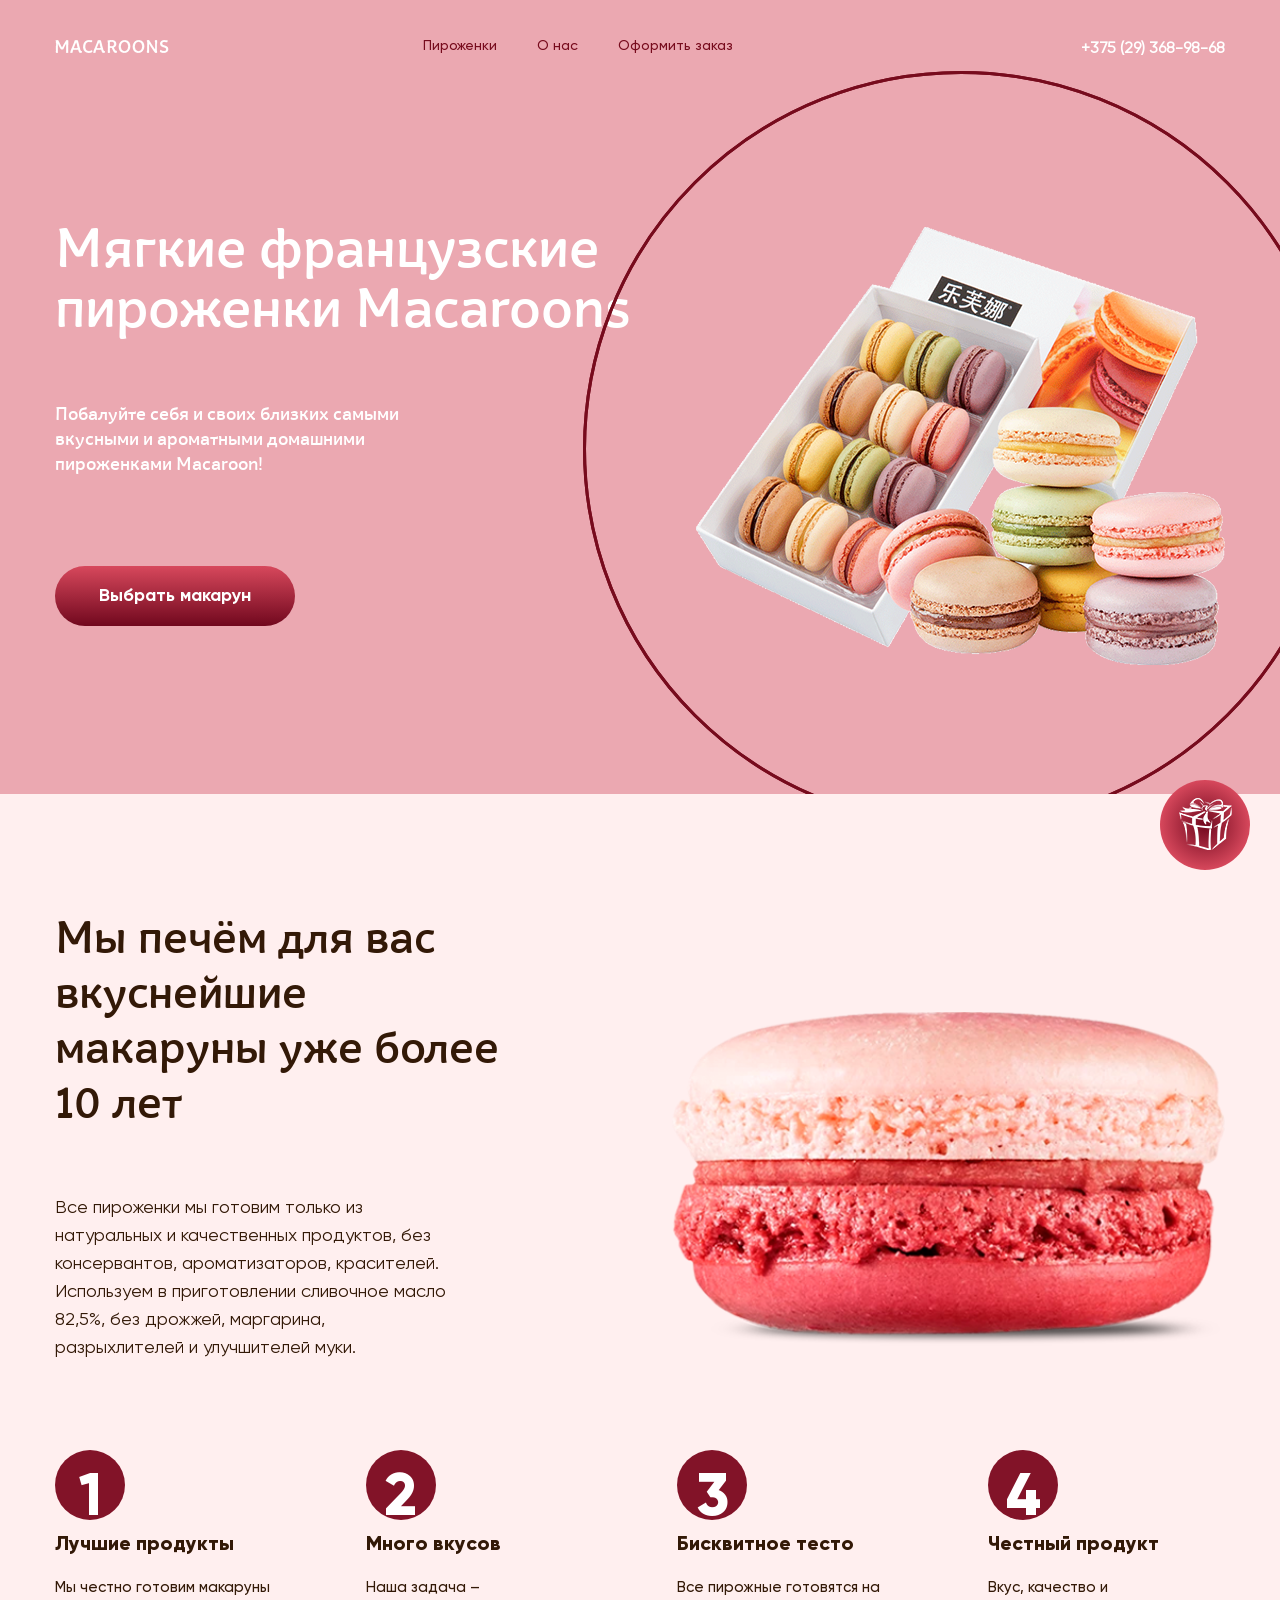
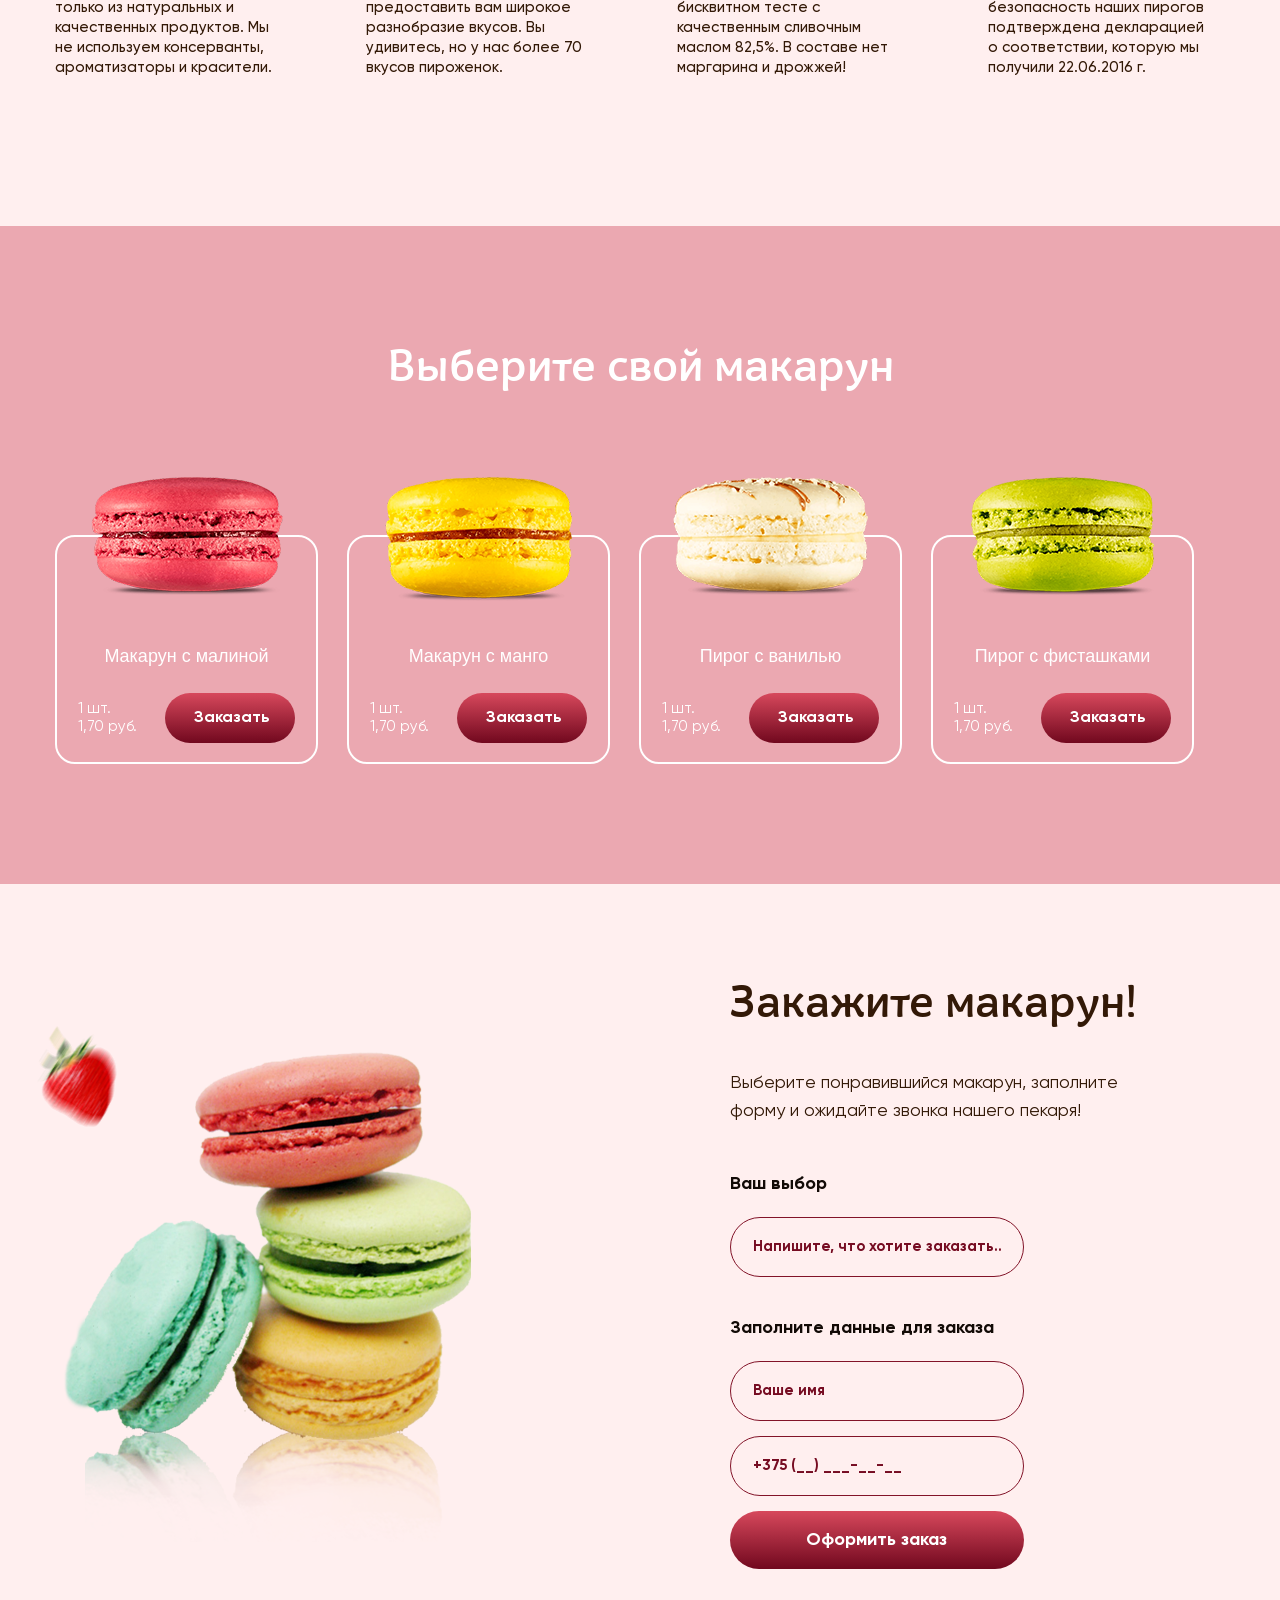
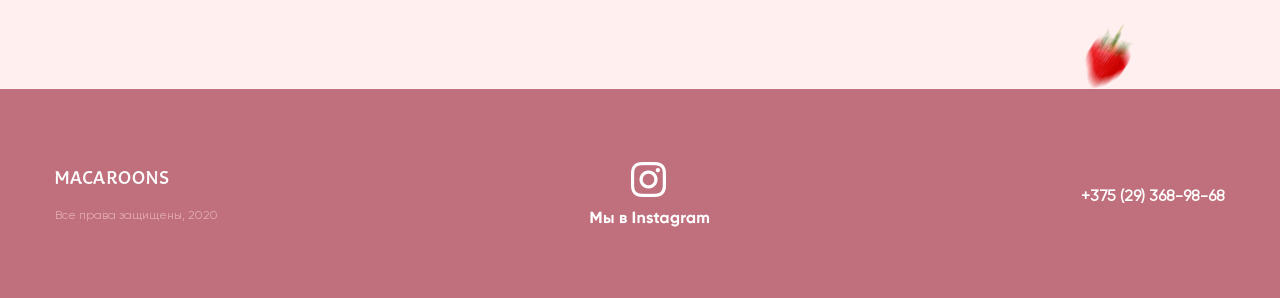
==== dz5_mod3/macaroons/index.html @ 4b670897 "1" ====
<!doctype html>
<html lang="en">
<head>
    <meta charset="UTF-8">
    <meta name="viewport"
          content="width=device-width, user-scalable=no, initial-scale=1.0, maximum-scale=1.0, minimum-scale=1.0">
    <meta http-equiv="X-UA-Compatible" content="ie=edge">
    <title>Macaroons</title>
    <link rel="stylesheet" href="css/style.css">
    <link rel="stylesheet" href="css/adaptive.css">
</head>
<body>
<section class="promo">
    <section class="container">
    <header class="header">

            <article class="logo">
                <a href="#">
                <picture>
                    <img src="assets/images/macaroons.png" alt="logo">
                </picture>
                </a>
            </article>
            <nav class="menu" id="menu">
                <div class="menu__close">
                    <svg version="1.1" xmlns="http://www.w3.org/2000/svg"
                         xmlns:xlink="http://www.w3.org/1999/xlink" x="0px" y="0px"
                         viewBox="0 0 492 492" style="enable-background:new 0 0 492 492;" xml:space="preserve">
                    <g>
                        <g>
                            <path d="M300.188,246L484.14,62.04c5.06-5.064,7.852-11.82,7.86-19.024c0-7.208-2.792-13.972-7.86-19.028L468.02,7.872
                                c-5.068-5.076-11.824-7.856-19.036-7.856c-7.2,0-13.956,2.78-19.024,7.856L246.008,191.82L62.048,7.872
                                c-5.06-5.076-11.82-7.856-19.028-7.856c-7.2,0-13.96,2.78-19.02,7.856L7.872,23.988c-10.496,10.496-10.496,27.568,0,38.052
                                L191.828,246L7.872,429.952c-5.064,5.072-7.852,11.828-7.852,19.032c0,7.204,2.788,13.96,7.852,19.028l16.124,16.116
                                c5.06,5.072,11.824,7.856,19.02,7.856c7.208,0,13.968-2.784,19.028-7.856l183.96-183.952l183.952,183.952
                                c5.068,5.072,11.824,7.856,19.024,7.856h0.008c7.204,0,13.96-2.784,19.028-7.856l16.12-16.116
                                c5.06-5.064,7.852-11.824,7.852-19.028c0-7.204-2.792-13.96-7.852-19.028L300.188,246z"/>
                        </g>
                    </g>
                    </svg>
                </div>
                <ul class="menu__list">
                    <li class="menu__item"><a href="#choice">Пироженки</a></li>
                    <li class="menu__item"><a href="#about">О нас</a></li>
                    <li class="menu__item"><a href="#order">Оформить заказ</a></li>
                </ul>
            </nav>
            <article class="number header__number">+375 (29) 368-98-68</article>
            <article class="header__burger" id="burger">
                <picture>
                    <img src="assets/images/burger.png" alt="menu-birger">
                </picture>
            </article>
    </header>
        <section class="intro">
                <h1 class="intro__title">Мягкие французские
                    пироженки Macaroons</h1>
                <p class="intro__description">Побалуйте себя и своих близких самыми вкусными и ароматными домашними пироженками Macaroon!</p>
                <button class="btn intro__btn">Выбрать макарун</button>
            <article class="intro__image">
                <picture>
                    <img src="assets/images/main-image.png" alt="macaroons">
                </picture>
            </article>
        </section>
    </section>
</section>
<section class="about" id="about">
    <article class="container">
        <h2 class="about__title">Мы печём для вас
            вкуснейшие макаруны
            уже более 10 лет</h2>
        <p class="about__description">Все пироженки мы готовим только из натуральных и качественных продуктов, без консервантов, ароматизаторов, красителей. Используем в приготовлении сливочное масло 82,5%, без дрожжей, маргарина, разрыхлителей и улучшителей муки.</p>
        <div class="about__image">
            <picture>
                <img src="assets/images/pink-macaroon.png">
            </picture>
        </div>
            <ul class="advantages">
                <li class="advantages__item">
                    <div class="advantages__number">
                        <p>1</p>
                    </div>
                    <p class="advantages__title">Лучшие продукты</p>
                    <p class="advantages__text">Мы честно готовим макаруны только из натуральных и качественных продуктов. Мы не используем консерванты, ароматизаторы и красители.</p>
                </li>
                <li class="advantages__item">
                    <div class="advantages__number">
                        <p>2</p>
                    </div>
                    <p class="advantages__title">Много вкусов</p>
                    <p class="advantages__text">Наша задача – предоставить вам широкое разнобразие вкусов. Вы удивитесь, но у нас более 70 вкусов пироженок.</p>
                </li>
                <li class="advantages__item">
                    <div class="advantages__number">
                        <p>3</p>
                    </div>
                    <p class="advantages__title">Бисквитное тесто</p>
                    <p class="advantages__text">Все пирожные готовятся на бисквитном тесте с  качественным сливочным маслом 82,5%. В составе нет маргарина и дрожжей!</p>
                </li>
                <li class="advantages__item">
                    <div class="advantages__number">
                        <p>4</p>
                    </div>
                    <p class="advantages__title">Честный продукт</p>
                    <p class="advantages__text">Вкус, качество и безопасность наших пирогов подтверждена декларацией о соответствии, которую мы получили 22.06.2016 г.</p>
                </li>
            </ul>
    </article>
</section>
<section class="choice" id="choice">
    <article class="container">
    <h2>Выберите свой макарун</h2>
        <section class="choice__catalog">
            <article class="choice__item">
                <div class="choice__image">
                    <picture>
                        <img src="assets/images/choice1.png" alt="macaroons">
                    </picture>
                </div>
                <p class="choice__title">Макарун с малиной</p>
                <article class="choice__info"><p>1 шт.</p><p>1,70 руб.</p></article>
                <button class="btn choice__btn">Заказать</button>
            </article>
            <article class="choice__item">
                <div class="choice__image">
                    <picture>
                        <img src="assets/images/choice2.png" alt="macaroons">
                    </picture>
                </div>
                <p class="choice__title">Макарун с манго</p>
                <article class="choice__info"><p>1 шт.</p><p>1,70 руб.</p></article>
                <button class="btn choice__btn">Заказать</button>
            </article>
            <article class="choice__item">
                <div class="choice__image">
                    <picture>
                        <img src="assets/images/choice3.png" alt="macaroons">
                    </picture>
                </div>
                <p class="choice__title">Пирог с ванилью</p>
                <article class="choice__info"><p>1 шт.</p><p>1,70 руб.</p></article>
                <button class="btn choice__btn">Заказать</button>
            </article>
            <article class="choice__item">
                <div class="choice__image">
                    <picture>
                        <img src="assets/images/choice4.png" alt="macaroons">
                    </picture>
                </div>
                <p class="choice__title">Пирог с фисташками</p>
                <article class="choice__info"><p>1 шт.</p><p>1,70 руб.</p></article>
                <button class="btn choice__btn">Заказать</button>
            </article>
        </section>
    </article>
</section>
<section class="order" id="order">
    <article class="container">
        <section class="order__image">
            <picture>
                <img class="strawberry" src="assets/images/клубника.png" alt="клубника">
            </picture>
            <picture>
                <img class="macaroon-img" src="assets/images/macaron_order.png" alt="macaron">
            </picture>
        </section>
        <h2 class="order__title">Закажите макарун!</h2>
        <p class="order__description">Выберите понравившийся макарун, заполните форму и ожидайте звонка нашего пекаря!</p>

        <section class="order__form">

        <form action="#">
            <label class="order__label" for="content">Ваш выбор</label>
            <input class="order__input order__input-content" type="text" id="content" placeholder="Напишите, что хотите заказать...">
            <fieldset>
                <legend class="order__label">Заполните данные для заказа</legend>
                <input class="order__input" type="text" id="name" placeholder="Ваше имя">
                <input class="order__input" type="number" id="number" placeholder="+375 (__) ___-__-__">
            </fieldset>
            <button class="btn order__btn">Оформить заказ</button>
        </form>
        <div class="order__form-img">
            <picture>
                <img src="assets/images/клубника2.png" alt="клубника">
            </picture>
        </div>
        </section>
    </article>
</section>
<article class="footer__present">
    <picture>
        <img class="footer__present-text" src="assets/images/present-text.png" alt="text">
    </picture>
    <button class="footer__btn-present">
    <picture>
        <img src="assets/images/present.png" alt="present">
    </picture>
    </button>
</article>
<footer class="footer">
    <div class="container">
    <section class="footer__logo-rights">
    <article class="logo">
        <a href="#">
            <picture>
                <img src="assets/images/macaroons.png" alt="logo">
            </picture>
        </a>
    </article>
    <p class="footer__rights">Все права защищены, 2020</p>
    </section>
    <article class="footer__instagram">
        <a href="#">
            <picture>
                <img src="assets/images/Мы%20в%20Instagram.png" alt="instagram">
            </picture>
        </a>
    </article>
    <article class="number">+375 (29) 368-98-68</article>
    </div>
</footer>
<script>
    document.getElementById('burger').onclick = function () {
        document.getElementById('menu').classList.add('open');
    }

    document.querySelectorAll('#menu *').forEach((item) => {
        item.onclick = () => {
            document.getElementById('menu').classList.remove('open');
        }
    })
</script>
</body>
</html>
---- dz5_mod3/macaroons/css/style.css ----
* {
    margin: 0;
    padding: 0;
}
html{
    scroll-behavior: smooth;
}
@font-face {
    font-family: Gilroy;
    src: url("../assets/fonts/Gilroy-Regular_0.ttf");
}

@font-face {
    font-family: GilroyBold;
    src: url("../assets/fonts/Gilroy-Bold_0.ttf");
    font-weight: bold;
}

@font-face {
    font-family: GilroyExtraBold;
    src: url("../assets/fonts/Gilroy-Extrabold_0.ttf");
}

@font-face {
    font-family: GilroyMedium;
    src: url("../assets/fonts/Gilroy-Medium_0.ttf");
}

@font-face {
    font-family: TavolgaFree;
    src: url("../assets/fonts/tavolga-free.ttf");
}


body {
    font-family: Gilroy, sans-serif;
}

.promo {
    background-color: #eba8b1;
    overflow: hidden;
}

.promo .container {
    padding-bottom: 108px;
}

.container {
    max-width: 1170px;
    margin: 0 auto;
    padding: 0 15px 0 15px;
}

.header {
    display: grid;
    grid-template-columns:
            max-content
            minmax(0, 232fr)
            max-content
            minmax(0, 328fr)
            max-content;
    align-items: center;
    padding: 38px 0 25px 0;
    margin-bottom: 126px;
    grid-gap: 12px;
    box-sizing: border-box;
}
.header__burger{
    display: none;
}

.menu__list {
    list-style: none;
    display: flex;
    gap: 40px;
}
.menu__close{
    display: none;
}
.menu {
    grid-column: 3;
}

.menu__item {
    display: inline-block;
    font-family: GilroyMedium, sans-serif;
    font-size: 14px;
    border-bottom: 2px solid transparent;
    padding-bottom: 3px;
    align-items: center;
}

.menu__item:hover {
    border-bottom: 2px solid #821328;
}

.menu__item a {
    text-decoration: none;
    color: rgb(119, 11, 29);
}

.number {
    font-size: 16px;
    color: rgb(255, 255, 255);
    font-weight: bold;
    grid-column: 5;
}

.intro {
    display: grid;
    grid-template-columns: 1fr 529px;
    column-gap: 12px;
    row-gap: 60px;
    align-items: center;
}

.intro__image {
    grid-column: 2/3;
    grid-row: 1/5;
    position: relative;
    z-index: 2;
    max-width: 529px;
}


.intro__image img {
    max-width: 100%
}

.intro__title {
    font-size: 55px;
    font-family: TavolgaFree, sans-serif;
    color: rgb(255, 255, 255);
    line-height: 1.091;
    text-align: left;
    margin-top: 12px;
    position: relative;
    z-index: 2;
    font-weight: normal;
}

.intro__description {
    font-size: 18px;
    font-family: TavolgaFree, sans-serif;
    color: rgb(255, 255, 255);
    line-height: 1.389;
    text-align: left;
    margin-bottom: 28px;
    max-width: 349px;
}

.btn {
    background-image: -moz-linear-gradient(90deg, rgb(113, 8, 30) 0%, rgb(215, 72, 92) 100%);
    background-image: -webkit-linear-gradient(90deg, rgb(113, 8, 30) 0%, rgb(215, 72, 92) 100%);
    font-family: GilroyBold, sans-serif;
    color: rgb(255, 255, 255);
    border: 0;
    border-radius: 30px;
    align-items: center;
    padding: 18px;
    cursor: pointer;
    transition: 0.3s;
}

.btn:hover {
    box-shadow: 0 5px 9px 1px rgba(130, 19, 40, 0.5);
}

.intro__btn {
    max-width: 240px;
    height: 60px;
    font-size: 18px;
    z-index: 3;
}

.about {
    background-color: #ffefef;
}

.about .container {
    display: grid;
    grid-template-columns: fit-content(474px) auto;
    row-gap: 60px;
    column-gap: 143px;
    align-items: center;
    padding: 120px 15px;
}

.about__image {
    grid-column: 2/3;
    grid-row: 1/3;
    margin-top: 60px;
}
.about__image img{
    width: 100%;
}

.advantages {
    grid-column: 1/3;
    grid-template-columns: repeat(4, 1fr);
    display: grid;
    list-style: none;
    grid-gap: 74px;

}

.about__title {
    font-size: 45px;
    font-family: TavolgaFree, sans-serif, sans-serif;
    color: rgb(51, 25, 7);
    line-height: 1.222;
    font-weight: normal;

}

.about__description {
    font-size: 18px;
    font-family: Gilroy, sans-serif;
    color: rgb(51, 25, 7);
    line-height: 1.556;
    text-align: left;
    margin-bottom: 28px;
    max-width: 401px;
}



.advantages__item:hover .advantages__number {
    background-color: #eba8b1;
    color: #821328;

}

.advantages__text {
    font-size: 15px;
    font-family: "GilroyMedium", sans-serif;
    color: rgb(51, 25, 7);
    line-height: 1.333;
    margin-bottom: 28px;
    max-width: 220px;
}

.advantages__title {
    font-size: 20px;
    font-family: GilroyExtraBold, sans-serif;
    color: rgb(51, 25, 7);

    margin-bottom: 20px;
    margin-top: 13px;
}

.advantages__description {
    font-size: 15px;
    font-family: GilroyMedium, sans-serif;
    color: rgb(51, 25, 7);
    line-height: 1.333;

}

.advantages__number {
    border-radius: 50%;
    background-color: rgb(130, 19, 40);
    width: 70px;
    height: 70px;
    font-size: 60px;
    font-family: GilroyExtraBold, sans-serif;
    color: rgb(255, 255, 255);
    display: flex;
    justify-self: start;
    justify-content: center;
    align-items: flex-end;
    line-height: 0.7;
    transition: 0.3s;
}

.choice {
    background-color: #eba8b1;
}

.choice .container {
    padding: 120px 15px;
}

.choice h2 {
    font-size: 45px;
    font-family: TavolgaFree, sans-serif;
    color: rgb(255, 255, 255);
    text-align: center;
    margin-bottom: 143px;
    font-weight: normal;
}

.choice__catalog {
    display: grid;
    grid-template-columns: repeat(auto-fit, min(263px));
    grid-gap: 29px;
}

.choice__item {
    display: grid;
    grid-template-columns: 1fr 1fr;
    grid-template-rows: 1fr 1fr;
    border: 2px solid rgb(255, 255, 255);
    border-radius: 20px;
    padding: 109px 21px 27px 21px;
    box-sizing: border-box;
    justify-items: center;
    position: relative;
    align-items: center;
    height: 229px;
}

.choice__item:hover .choice__image {
    scale: 1.1;
}

.choice__image {
    grid-column: 1/3;
    position: absolute;
    left: auto;
    top: -60px;
    transition: 0.3s;
}

.choice__title {
    grid-column: 1/3;
    font-size: 18px;
    font-family: Tavolga, sans-serif;
    color: rgb(255, 255, 255);
    text-align: center;
    margin-bottom: 26px;
}

.choice__info {
    font-size: 15px;
    color: rgb(255, 255, 255);
    justify-self: start;
    align-self: center;
}

.choice__btn {
    padding: 0 29px;
    max-width: 130px;
    font-size: 16px;
    font-family: GilroyBold, sans-serif;
    color: rgb(255, 255, 255);
    height: 50px;
    box-sizing: border-box;
    align-items: center;
    width: 130px;
}

.order {
    background-color: #ffefef;
}

.order .container {
    display: grid;
    grid-template-columns: 1fr 1fr;
    padding: 98px 15px 120px 30px;
    grid-column-gap: 164px;
    justify-content: left;
    position: relative;
}

.order__image {
    position: relative;
    margin-top: 70px;
    grid-row: 1/4;
}
.order__image img{
    max-width: 100%;
}
.order__image img:nth-of-type(2) {
    width: 100%;
}

.strawberry {
    position: absolute;
    left: -27px;
    top: -26px;
    animation: strawberry1;
    animation-duration: 2s;
    animation-iteration-count: infinite;
    animation-timing-function: ease-in;
}

.order__title{
    font-size: 45px;
    font-family: TavolgaFree, sans-serif;
    color: rgb(51, 25, 7);
    text-align: left;
    margin-bottom: 41px;
    font-weight: normal;
}

.order__description {
    font-size: 18px;
    color: rgb(51, 25, 7);
    line-height: 1.556;
    margin-bottom: 48px;
    max-width: 403px;
}

.order__label {
    font-size: 18px;
    font-family: GilroyBold, sans-serif;
    color: rgb(18, 10, 6);
    margin-bottom: 22px;
    display: block;
}

.order__input {
    width: 294px;
    background: transparent;
    border: 1px solid rgb(130, 19, 40);
    border-radius: 30px;
    padding: 22px;
    box-sizing: border-box;
    margin-bottom: 15px;
    display: block;
    height: 60px;
    align-items: center;
    font-size: 15px;
    font-family: GilroyBold, sans-serif;
    color: rgb(118, 12, 34);
}

.order__input:focus {
    outline: none;
}

.order__input-content {
    margin-bottom: 40px;
}

.order__input::placeholder {
    font-size: 15px;
    font-family: GilroyBold, sans-serif;
    color: rgb(118, 12, 34);
}

fieldset {
    border: 0;
}

.order__btn {
    width: 294px;
    font-size: 18px;
}

.order__form {
    position: relative;
}

.order__form-img {
    position: absolute;
    left: 354px;
    top: 450px;
    animation: strawberry2;
    animation-duration: 3s;
    animation-iteration-count: infinite;
    animation-timing-function: ease-in;
}

.footer {
    background-color: #c0707c;
}

.footer .container {
    padding: 73px 15px 65px 15px;
    display: flex;
    justify-content: space-between;
    align-items: center;
}

.footer__logo-rights {
    display: flex;
    flex-direction: column;
    gap: 19px
}

.footer__rights {
    font-size: 12px;
    color: rgb(227, 172, 180);
}

.footer__present {
    position: fixed;
    bottom: 30px;
    right: 30px;
    display: flex;
    gap: 9px;
    z-index: 3;
}

.footer__btn-present {
    border-radius: 50%;
    background-image: -moz-radial-gradient(50% 50%, circle closest-side, #71081e 0%, rgb(215, 72, 92) 100%);
    background-image: -webkit-radial-gradient(50% 50%, circle closest-side, rgb(113, 8, 30) 0%, rgb(215, 72, 92) 100%);
    width: 90px;
    height: 90px;
    border: 0;
    cursor: pointer;
    transition: 0.2s;
}


.footer__present-text {
    transition: 0.3s;
    opacity: 0;
    position: relative;
    top: 40px;
}


.footer__btn-present:hover {
    box-shadow: 0px 0px 12.6px 2.4px rgba(130, 19, 40, 0.5);
}

.footer__present:has(.footer__btn-present:hover) .footer__present-text {
    opacity: 1;
    top: 16px;
}

.intro__image::after, .intro__image::before {
    z-index: -1;
    position: absolute;
    display: block;
    content: "";
    border: 3px solid #770b1d;
    border-radius: 50%;
    width: 750px;
    height: 750px;
    top: 50%;
    left: 50%;
    transform: translate(-50%, -50%);
    animation: growing-circle1 2s ease-out infinite;
}
.intro__image::before {
    animation-delay: 0.4s;
}

@keyframes strawberry1 {
    from {
        top: -45px;
    }
    50% {
        top: -26px;
    }
    to {
        top: -45px;
    }
}

@keyframes strawberry2 {
    from {
        top: 242px;
    }
    50% {
        top: 268px;
    }
    to {
        top: 242px;
    }
}

@keyframes growing-circle1 {
    0% {
        transform: translate(-50%, -50%) scale(0);

    }
    50%{
        opacity: 1;
    }
    100% {
        transform: translate(-50%, -50%) scale(1);
        opacity: 0;
    }

}
---- dz5_mod3/macaroons/css/adaptive.css ----
/*1024-1229*/
/*1165*/

/*768-1023*/
@media screen and (max-width: 1165px) {
    .choice__catalog {
        grid-row-gap: 136px;
        grid-column-gap: 29px;
        justify-content: center;
    }

    .advantages {
        grid-template-columns: repeat(2, minmax(220px, 1fr));
        justify-content: center;
        gap: 80px 54px;
        max-width: 500px;
        margin: 0 auto;
        align-items: start;
    }

    .advantages__number {
        justify-self: center;
    }

    .advantages__item {
        display: flex;
        flex-direction: column;
        align-items: center;
        text-align: center;
        width: 100%;
        justify-content: flex-start;
    }

    .advantages__text {
        margin-bottom: 0;
        max-width: 218px;
        justify-self: center;
    }

}

@media screen and (max-width: 1019px) {
    .order .container {
        grid-gap: 0;
        justify-content: center;
        padding-left: 15px;
        padding-bottom: 0;
    }

    .order__image {
        order: 2;
        max-width: 352px;
        margin: 0;
        top: 65px;
        height: 499px;
    }

    .order__form-img {
        left: 354px;
        top: 450px;
    }

    .order__image {
        grid-column: 2/3;
        grid-row: 3/4;
    }

    .order__title {
        grid-column: 1/3;
    }

    .order__description {
        grid-column: 1/3;
    }

    .footer__btn-present {
        width: 50px;
        height: 50px;
    }

    .footer__btn-present img {
        width: 60%;
    }

    .footer__present-text {
        max-width: 120px;
        height: auto;

    }

    .footer__present:has(.footer__btn-present:hover) .footer__present-text {
        top: 10px;
    }
}

@media screen and (max-width: 909px) {

    .header {
        margin-bottom: 72px;
    }

    .container {
        padding: 0 20px 0 20px;
    }

    .intro__title {
        margin-top: 0;

    }

    .intro {
        grid-template-columns: 1fr;
        row-gap: 0;
    }

    .intro__description {
        margin-top: 97px;
        margin-bottom: 40px;
    }

    .intro__image {
        grid-column: 1/2;
        grid-row: auto;
        margin-left: 169px;
        margin-top: -80px;
    }

    .intro__image {
        width: 100%;
    }

    .promo .container {
        padding-bottom: 62px;
    }

    .about .container {
        grid-template-columns: 1fr;
        justify-items: center;
        row-gap: 40px;
    }

    .about__image {
        grid-column: auto;
        grid-row: auto;
        width: 100%;
        max-width: 302px;
    }

    .advantages {
        grid-template-columns: repeat(2, 1fr);
        grid-column: auto;
        width: 100%;
    }

    .about__image {
        grid-column: auto;
        grid-row: 3/4;
        margin-top: 0;
        max-width: 302px;
        margin-bottom: 48px;
    }

    .about__title {
        text-align: center;
        max-width: 475px;
        margin-bottom: 20px;
    }

    .about__description {
        max-width: 671px;
        text-align: center;
        margin-bottom: 0;
    }

    .order__form {
        order: 1;
    }

    .strawberry {
        width: 72px;
    }

    .order__form-img {
        top: 0;
        left: 590px;
    }

    @keyframes strawberry2 {
        from {
            top: -61px;
        }
        50% {
            top: -35px;
        }
        to {
            top: -61px;
        }
    }

    .header {
        grid-template-columns:
            max-content
            minmax(0, 108fr)
            max-content
            minmax(0, 218fr);
        margin-bottom: 72px;
    }

    .header__number {
        display: none;
    }

    .intro__title {
        max-width: 580px;
        margin-top: 0;
    }
}

@media screen and (max-width: 697px) {
    header {
        margin-bottom: 62px;
    }

    .intro {
        justify-items: center;
    }

    .intro__title {
        text-align: center;
        font-size: 32px;
        line-height: 1.25;

    }

    .intro__description {
        text-align: center;
        margin: 40px 0 40px 0;
        font-size: 16px;
        line-height: 1.438;
    }

    .intro__image {
        margin-top: 38px;
        margin-left: 0;
        width: 250px;

    }

    .intro__btn {
        width: 240px;
    }

    .intro__image::after, .intro__image::before {
        width: 471px;
        height: 471px;
    }

    .promo {
        overflow: visible;
    }

    .promo .container {
        padding-bottom: 43px;
    }

    .order__form-img {
        display: none;
    }

    .order__image {
        align-self: center;
    }

    .order .container {
        column-gap: 15px;
    }

    .strawberry {
        display: none;
    }

}

@media screen and (max-width: 524px) {

    .container {
        padding-left: 15px;
        padding-right: 15px;
    }

    .advantages {
        gap: 35px 15px;
    }

    .advantages__text {
        width: 100%;
        font-size: 13px;
    }

    .advantages__title {
        text-align: center;
        width: 100%;
        margin-bottom: 20px;
        font-size: 18px;
    }

    .about__description {
        width: 100%;
        text-align: center;
        margin-bottom: 0;
    }


    .choice__catalog {
        grid-row-gap: 142px;
    }

    .order__image .macaroon-img {
        display: none;
    }

    .order .container {
        grid-template-columns: 1fr;
        column-gap: 0;
    }

    .order__image {
        position: absolute;
        width: 72px;
        top: 130px;
        left: -72px;
        z-index: 1;
        animation: strawberry1 2s ease-in infinite;
    }

    .strawberry {
        display: block;
        position: static;
    }

    .order__input {
        width: 100%;
        padding: 22px;
        box-sizing: border-box;
        margin-bottom: 15px;
        height: 60px;
        font-size: 15px;
    }

    .order .container {
        padding-top: 100px;
        padding-bottom: 77px;
    }

    .order__btn {
        width: 100%;
    }

    .order__title {
        margin-bottom: 44px;
    }

    .order__description {
        margin-bottom: 60px;
        max-width: 352px;
    }

    .order__input-content {
        margin-bottom: 40px;
    }

    .footer .container {
        flex-direction: column;
        gap: 40px;
        align-items: center;
        padding: 50px 15px 50px 15px;
    }

    .footer__logo-rights {
        display: contents;
        gap: 40px;
        align-items: center;
    }

    .footer__rights {
        order: 4;
        text-align: center;
        font-size: 16px;
    }
    .footer__instagram{
        order:3;
    }

    @keyframes strawberry1 {
        from {
            top: -56px;
        }
        50% {
            top: -80px;
        }
        to {
            top: -56px;
        }
    }
}

@media screen and (max-width: 467px) {
    .choice .container, .about .container {
        padding: 100px 15px 100px 15px
    }

    .header__burger {
        display: block;

    }

    .header__burger img {
        display: block;
    }

    .menu__list {
        gap: 20px;
        flex-direction: column;
        align-items: center;
        justify-content: flex-start;
        font-size: 50px;
    }
.menu__item {
    font-size: 25px;
}
    .menu {
        position: fixed;
        width: 100%;
        height: 100%;
        gap: 15px;
        flex-direction: column;
        align-items: center;
        justify-content: flex-start;
        top: 0;
        left: 0;
        background-color: rgba(103, 74, 79, 0.9);
        z-index: 4;
        display: none;
    }

    .header {
        grid-template-columns:
            max-content
            max-content;
        justify-content: space-between;
        align-items: center;
    }

    .menu.open {
        display: flex;
        justify-content: center;
    }

    .menu__close {
        display: block;
        width: 24px;
        height: 24px;
        fill: #821328;
        position: absolute;
        top: 20px;
        left: 20px;
        z-index: 5;
    }

    .about .container {
        padding: 100px 15px;
    }

    .about__title {
        font-size: 30px;
        margin-bottom: 0;

    }

    .about__description {
        font-size: 16px;
        margin-bottom: 20px;
    }

    .about__image {
        margin-bottom: 20px;
    }

    .choice h2 {
        font-size: 30px;
        margin-bottom: 122px;
    }

    .order__title {
        font-size: 30px;
    }

    .order__description {
        font-size: 16px;
    }
}
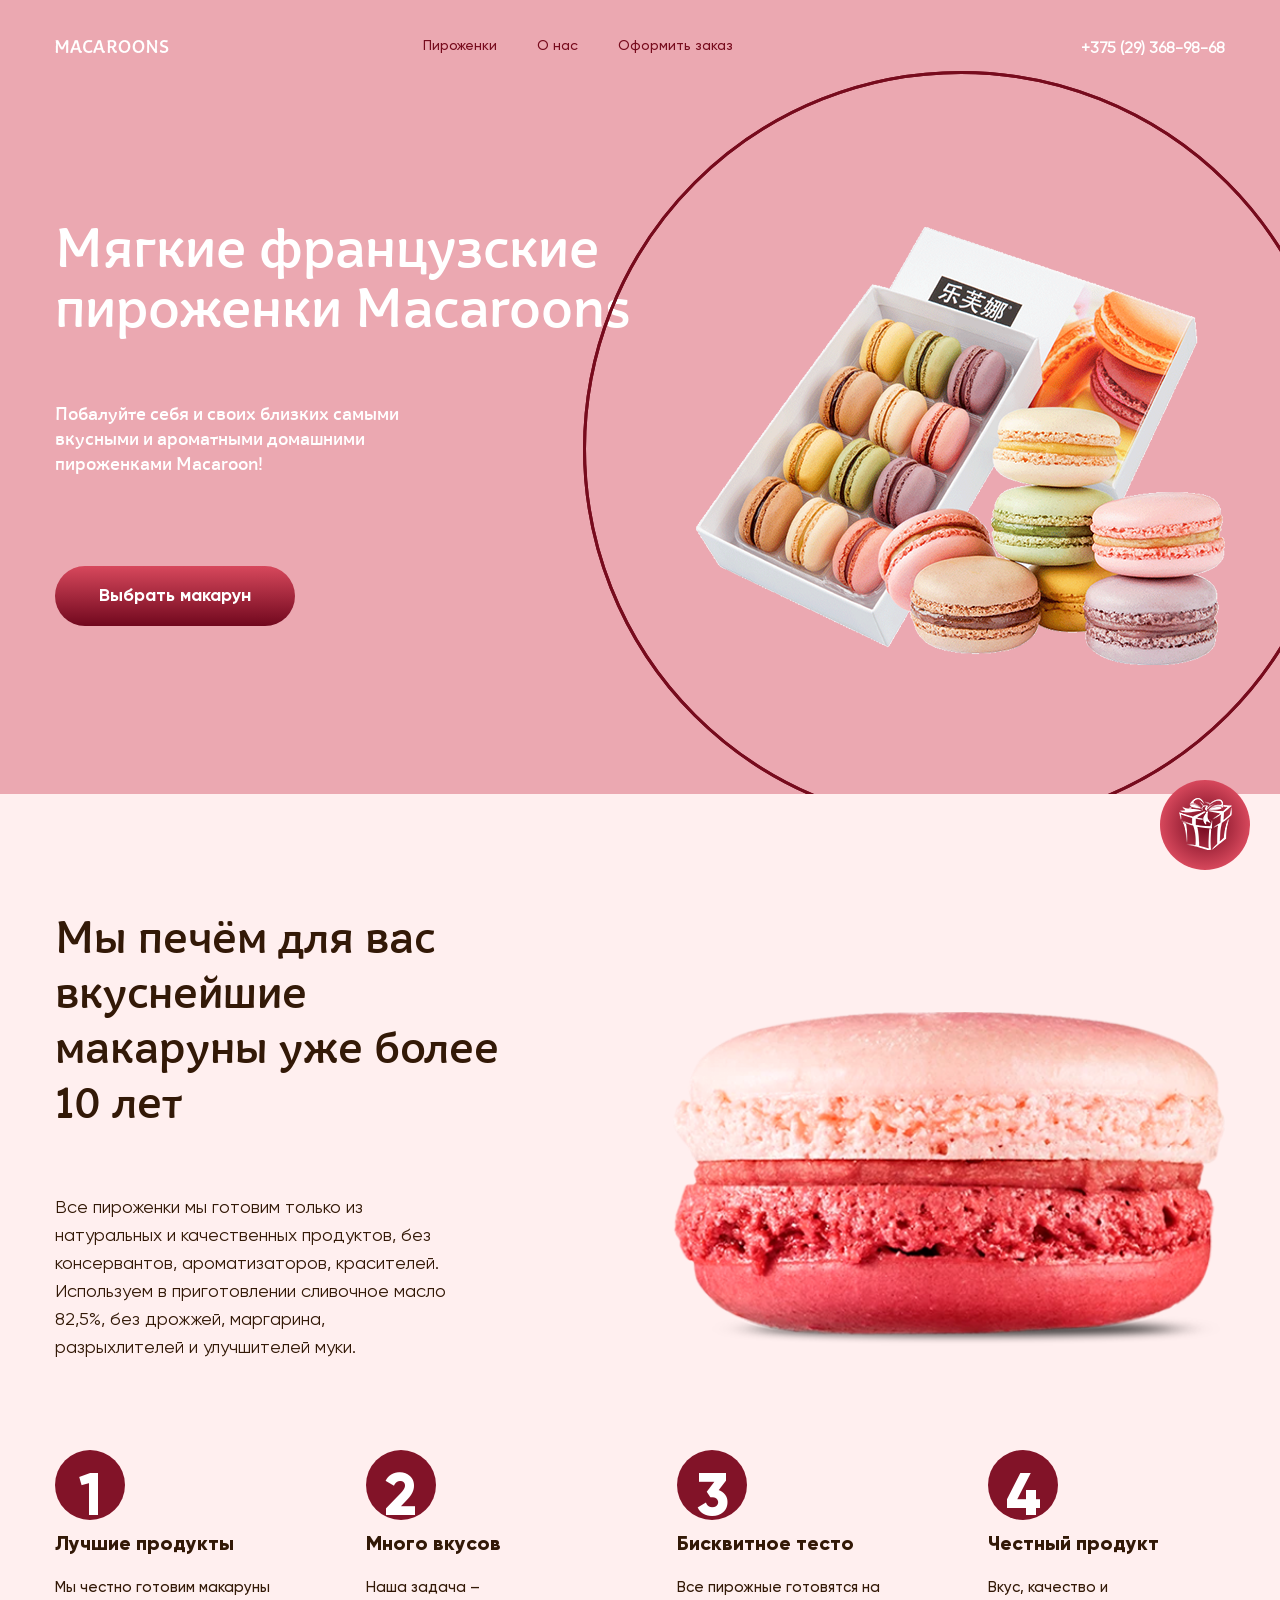
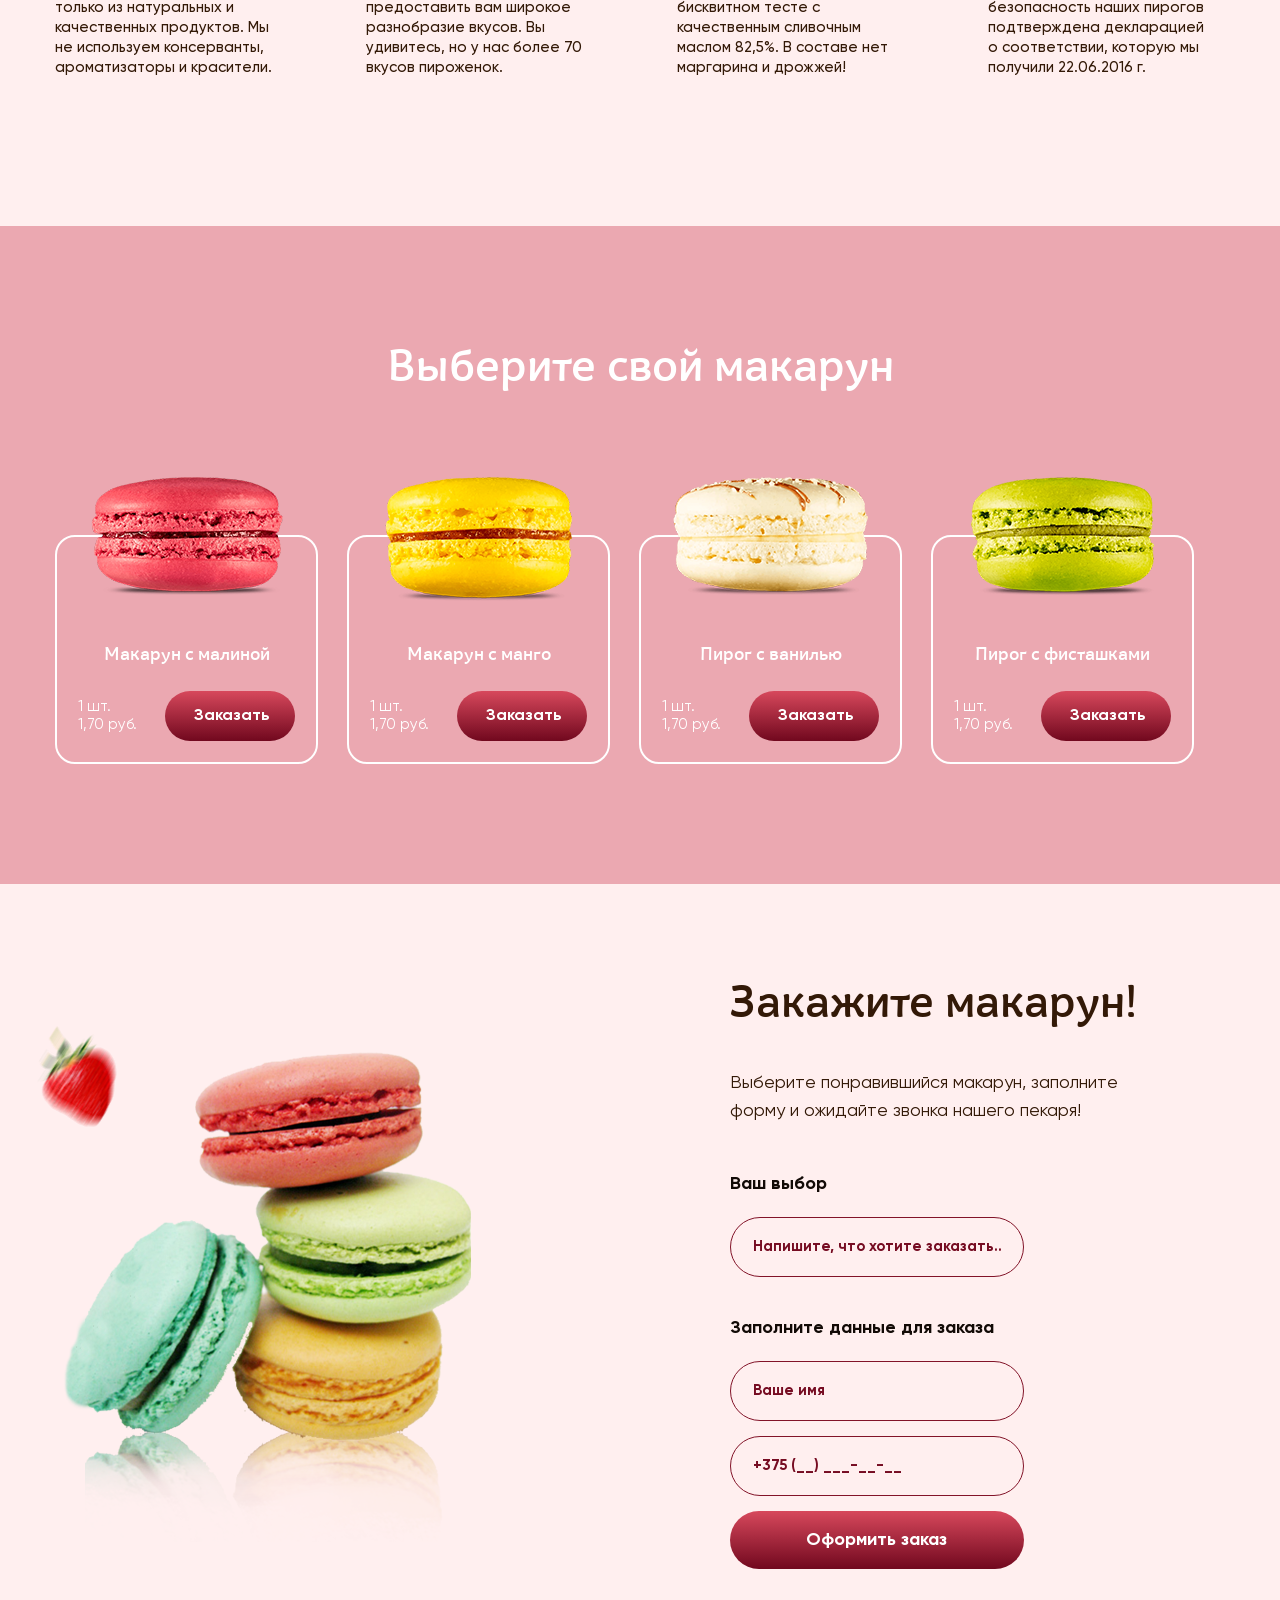
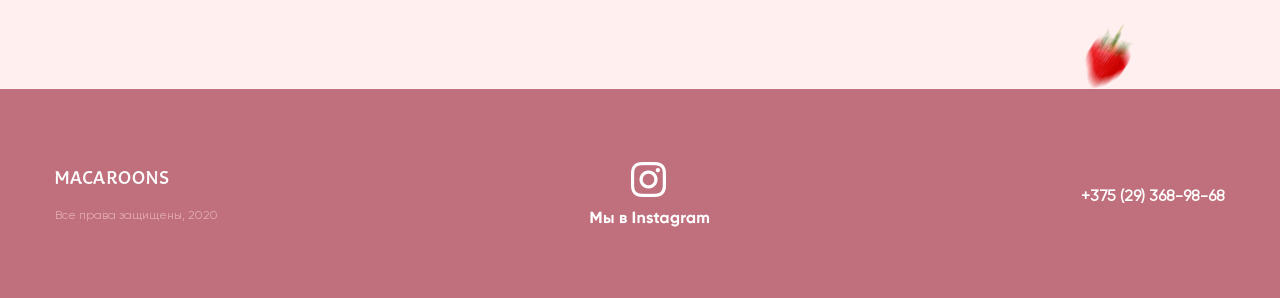
==== commit 05e0b42a: "3" ====
--- a/dz5_mod3/macaroons/index.html
+++ b/dz5_mod3/macaroons/index.html
@@ -12,13 +12,13 @@
 <body>
 <section class="promo">
     <section class="container">
-    <header class="header">
+        <header class="header">
 
             <article class="logo">
                 <a href="#">
-                <picture>
-                    <img src="assets/images/macaroons.png" alt="logo">
-                </picture>
+                    <picture>
+                        <img src="assets/images/macaroons.png" alt="logo">
+                    </picture>
                 </a>
             </article>
             <nav class="menu" id="menu">
@@ -47,16 +47,17 @@
             </nav>
             <article class="number header__number">+375 (29) 368-98-68</article>
             <article class="header__burger" id="burger">
-                <picture>
-                    <img src="assets/images/burger.png" alt="menu-birger">
-                </picture>
-            </article>
-    </header>
+                <figure></figure>
+                <figure></figure>
+                <figure></figure>
+            </article>
+        </header>
         <section class="intro">
-                <h1 class="intro__title">Мягкие французские
-                    пироженки Macaroons</h1>
-                <p class="intro__description">Побалуйте себя и своих близких самыми вкусными и ароматными домашними пироженками Macaroon!</p>
-                <button class="btn intro__btn">Выбрать макарун</button>
+            <h1 class="intro__title">Мягкие французские
+                пироженки Macaroons</h1>
+            <p class="intro__description">Побалуйте себя и своих близких самыми вкусными и ароматными домашними
+                пироженками Macaroon!</p>
+            <button class="btn intro__btn">Выбрать макарун</button>
             <article class="intro__image">
                 <picture>
                     <img src="assets/images/main-image.png" alt="macaroons">
@@ -70,47 +71,53 @@
         <h2 class="about__title">Мы печём для вас
             вкуснейшие макаруны
             уже более 10 лет</h2>
-        <p class="about__description">Все пироженки мы готовим только из натуральных и качественных продуктов, без консервантов, ароматизаторов, красителей. Используем в приготовлении сливочное масло 82,5%, без дрожжей, маргарина, разрыхлителей и улучшителей муки.</p>
+        <p class="about__description">Все пироженки мы готовим только из натуральных и качественных продуктов, без
+            консервантов, ароматизаторов, красителей. Используем в приготовлении сливочное масло 82,5%, без дрожжей,
+            маргарина, разрыхлителей и улучшителей муки.</p>
         <div class="about__image">
             <picture>
                 <img src="assets/images/pink-macaroon.png">
             </picture>
         </div>
-            <ul class="advantages">
-                <li class="advantages__item">
-                    <div class="advantages__number">
-                        <p>1</p>
-                    </div>
-                    <p class="advantages__title">Лучшие продукты</p>
-                    <p class="advantages__text">Мы честно готовим макаруны только из натуральных и качественных продуктов. Мы не используем консерванты, ароматизаторы и красители.</p>
-                </li>
-                <li class="advantages__item">
-                    <div class="advantages__number">
-                        <p>2</p>
-                    </div>
-                    <p class="advantages__title">Много вкусов</p>
-                    <p class="advantages__text">Наша задача – предоставить вам широкое разнобразие вкусов. Вы удивитесь, но у нас более 70 вкусов пироженок.</p>
-                </li>
-                <li class="advantages__item">
-                    <div class="advantages__number">
-                        <p>3</p>
-                    </div>
-                    <p class="advantages__title">Бисквитное тесто</p>
-                    <p class="advantages__text">Все пирожные готовятся на бисквитном тесте с  качественным сливочным маслом 82,5%. В составе нет маргарина и дрожжей!</p>
-                </li>
-                <li class="advantages__item">
-                    <div class="advantages__number">
-                        <p>4</p>
-                    </div>
-                    <p class="advantages__title">Честный продукт</p>
-                    <p class="advantages__text">Вкус, качество и безопасность наших пирогов подтверждена декларацией о соответствии, которую мы получили 22.06.2016 г.</p>
-                </li>
-            </ul>
+        <ul class="advantages">
+            <li class="advantages__item">
+                <div class="advantages__number">
+                    <p>1</p>
+                </div>
+                <p class="advantages__title">Лучшие продукты</p>
+                <p class="advantages__text">Мы честно готовим макаруны только из натуральных и качественных продуктов.
+                    Мы не используем консерванты, ароматизаторы и красители.</p>
+            </li>
+            <li class="advantages__item">
+                <div class="advantages__number">
+                    <p>2</p>
+                </div>
+                <p class="advantages__title">Много вкусов</p>
+                <p class="advantages__text">Наша задача – предоставить вам широкое разнобразие вкусов. Вы удивитесь, но
+                    у нас более 70 вкусов пироженок.</p>
+            </li>
+            <li class="advantages__item">
+                <div class="advantages__number">
+                    <p>3</p>
+                </div>
+                <p class="advantages__title">Бисквитное тесто</p>
+                <p class="advantages__text">Все пирожные готовятся на бисквитном тесте с качественным сливочным маслом
+                    82,5%. В составе нет маргарина и дрожжей!</p>
+            </li>
+            <li class="advantages__item">
+                <div class="advantages__number">
+                    <p>4</p>
+                </div>
+                <p class="advantages__title">Честный продукт</p>
+                <p class="advantages__text">Вкус, качество и безопасность наших пирогов подтверждена декларацией о
+                    соответствии, которую мы получили 22.06.2016 г.</p>
+            </li>
+        </ul>
     </article>
 </section>
 <section class="choice" id="choice">
     <article class="container">
-    <h2>Выберите свой макарун</h2>
+        <h2>Выберите свой макарун</h2>
         <section class="choice__catalog">
             <article class="choice__item">
                 <div class="choice__image">
@@ -119,7 +126,8 @@
                     </picture>
                 </div>
                 <p class="choice__title">Макарун с малиной</p>
-                <article class="choice__info"><p>1 шт.</p><p>1,70 руб.</p></article>
+                <article class="choice__info"><p>1 шт.</p>
+                    <p>1,70 руб.</p></article>
                 <button class="btn choice__btn">Заказать</button>
             </article>
             <article class="choice__item">
@@ -129,7 +137,8 @@
                     </picture>
                 </div>
                 <p class="choice__title">Макарун с манго</p>
-                <article class="choice__info"><p>1 шт.</p><p>1,70 руб.</p></article>
+                <article class="choice__info"><p>1 шт.</p>
+                    <p>1,70 руб.</p></article>
                 <button class="btn choice__btn">Заказать</button>
             </article>
             <article class="choice__item">
@@ -139,7 +148,8 @@
                     </picture>
                 </div>
                 <p class="choice__title">Пирог с ванилью</p>
-                <article class="choice__info"><p>1 шт.</p><p>1,70 руб.</p></article>
+                <article class="choice__info"><p>1 шт.</p>
+                    <p>1,70 руб.</p></article>
                 <button class="btn choice__btn">Заказать</button>
             </article>
             <article class="choice__item">
@@ -149,7 +159,8 @@
                     </picture>
                 </div>
                 <p class="choice__title">Пирог с фисташками</p>
-                <article class="choice__info"><p>1 шт.</p><p>1,70 руб.</p></article>
+                <article class="choice__info"><p>1 шт.</p>
+                    <p>1,70 руб.</p></article>
                 <button class="btn choice__btn">Заказать</button>
             </article>
         </section>
@@ -166,58 +177,61 @@
             </picture>
         </section>
         <h2 class="order__title">Закажите макарун!</h2>
-        <p class="order__description">Выберите понравившийся макарун, заполните форму и ожидайте звонка нашего пекаря!</p>
+        <p class="order__description">Выберите понравившийся макарун, заполните форму и ожидайте звонка нашего
+            пекаря!</p>
 
         <section class="order__form">
 
-        <form action="#">
-            <label class="order__label" for="content">Ваш выбор</label>
-            <input class="order__input order__input-content" type="text" id="content" placeholder="Напишите, что хотите заказать...">
-            <fieldset>
-                <legend class="order__label">Заполните данные для заказа</legend>
-                <input class="order__input" type="text" id="name" placeholder="Ваше имя">
-                <input class="order__input" type="number" id="number" placeholder="+375 (__) ___-__-__">
-            </fieldset>
-            <button class="btn order__btn">Оформить заказ</button>
-        </form>
-        <div class="order__form-img">
-            <picture>
-                <img src="assets/images/клубника2.png" alt="клубника">
-            </picture>
-        </div>
+            <form action="#">
+                <label class="order__label" for="content">Ваш выбор</label>
+                <input class="order__input order__input-content" type="text" id="content"
+                       placeholder="Напишите, что хотите заказать...">
+                <fieldset>
+                    <legend class="order__label">Заполните данные для заказа</legend>
+                    <input class="order__input" type="text" id="name" placeholder="Ваше имя">
+                    <input class="order__input" type="number" id="number" placeholder="+375 (__) ___-__-__">
+                </fieldset>
+                <button class="btn order__btn">Оформить заказ</button>
+            </form>
+            <div class="order__form-img">
+                <picture>
+                    <img src="assets/images/клубника2.png" alt="клубника">
+                </picture>
+            </div>
         </section>
     </article>
 </section>
 <article class="footer__present">
-    <picture>
-        <img class="footer__present-text" src="assets/images/present-text.png" alt="text">
-    </picture>
+    <div class="footer__present-info">Оформите заказ
+        и получите подарок!
+    </div>
+
     <button class="footer__btn-present">
-    <picture>
-        <img src="assets/images/present.png" alt="present">
-    </picture>
+        <picture>
+            <img src="assets/images/present.png" alt="present">
+        </picture>
     </button>
 </article>
 <footer class="footer">
     <div class="container">
-    <section class="footer__logo-rights">
-    <article class="logo">
-        <a href="#">
-            <picture>
-                <img src="assets/images/macaroons.png" alt="logo">
-            </picture>
-        </a>
-    </article>
-    <p class="footer__rights">Все права защищены, 2020</p>
-    </section>
-    <article class="footer__instagram">
-        <a href="#">
-            <picture>
-                <img src="assets/images/Мы%20в%20Instagram.png" alt="instagram">
-            </picture>
-        </a>
-    </article>
-    <article class="number">+375 (29) 368-98-68</article>
+        <section class="footer__logo-rights">
+            <article class="logo">
+                <a href="#">
+                    <picture>
+                        <img src="assets/images/macaroons.png" alt="logo">
+                    </picture>
+                </a>
+            </article>
+            <p class="footer__rights">Все права защищены, 2020</p>
+        </section>
+        <article class="footer__instagram">
+            <a href="#">
+                <picture>
+                    <img src="assets/images/Мы%20в%20Instagram.png" alt="instagram">
+                </picture>
+            </a>
+        </article>
+        <article class="number">+375 (29) 368-98-68</article>
     </div>
 </footer>
 <script>
--- a/dz5_mod3/macaroons/css/style.css
+++ b/dz5_mod3/macaroons/css/style.css
@@ -2,9 +2,11 @@
     margin: 0;
     padding: 0;
 }
-html{
+
+html {
     scroll-behavior: smooth;
 }
+
 @font-face {
     font-family: Gilroy;
     src: url("../assets/fonts/Gilroy-Regular_0.ttf");
@@ -65,8 +67,24 @@
     grid-gap: 12px;
     box-sizing: border-box;
 }
-.header__burger{
+
+.header__burger {
+    width: 40px;
+    height: 22px;
     display: none;
+    flex-direction: column;
+    gap: 8px;
+    cursor: pointer;
+}
+
+.header__burger figure {
+    height: 2px;
+    background: #821328;
+}
+
+.logo a {
+    outline: none;
+    border: none;
 }
 
 .menu__list {
@@ -74,9 +92,11 @@
     display: flex;
     gap: 40px;
 }
-.menu__close{
+
+.menu__close {
     display: none;
 }
+
 .menu {
     grid-column: 3;
 }
@@ -120,6 +140,8 @@
     position: relative;
     z-index: 2;
     max-width: 529px;
+    display: grid;
+    place-items: center;
 }
 
 
@@ -179,7 +201,7 @@
 
 .about .container {
     display: grid;
-    grid-template-columns: fit-content(474px) auto;
+    grid-template-columns: fit-content(475px) auto;
     row-gap: 60px;
     column-gap: 143px;
     align-items: center;
@@ -191,7 +213,8 @@
     grid-row: 1/3;
     margin-top: 60px;
 }
-.about__image img{
+
+.about__image img {
     width: 100%;
 }
 
@@ -224,7 +247,6 @@
 }
 
 
-
 .advantages__item:hover .advantages__number {
     background-color: #eba8b1;
     color: #821328;
@@ -325,7 +347,7 @@
 .choice__title {
     grid-column: 1/3;
     font-size: 18px;
-    font-family: Tavolga, sans-serif;
+    font-family: TavolgaFree, sans-serif;
     color: rgb(255, 255, 255);
     text-align: center;
     margin-bottom: 26px;
@@ -368,9 +390,11 @@
     margin-top: 70px;
     grid-row: 1/4;
 }
-.order__image img{
+
+.order__image img {
     max-width: 100%;
 }
+
 .order__image img:nth-of-type(2) {
     width: 100%;
 }
@@ -385,7 +409,7 @@
     animation-timing-function: ease-in;
 }
 
-.order__title{
+.order__title {
     font-size: 45px;
     font-family: TavolgaFree, sans-serif;
     color: rgb(51, 25, 7);
@@ -506,11 +530,46 @@
 }
 
 
-.footer__present-text {
+.footer__present-info {
     transition: 0.3s;
     opacity: 0;
     position: relative;
     top: 40px;
+    right: 9px;
+    background: #feefee;
+    display: inline-block;
+    border: 2px solid #770a1d;
+    border-radius: 10px;
+    padding: 10px 10px 0 10px;
+    font-size: 15px;
+    font-family: GilroyMedium, sans-serif;
+    color: rgb(119, 10, 29);
+    line-height: 1.333;
+    width: 172px;
+    height: 64px;
+    box-sizing: border-box;
+    white-space: pre-line;
+}
+.footer__present-info::before {
+    content: "";
+    position: absolute;
+    top: 50%;
+    right: -12px;
+    transform: translateY(-50%);
+    border-width: 10px 0 10px 12px;
+    border-style: solid;
+    border-color: transparent transparent transparent #770a1d;
+}
+
+.footer__present-info::after {
+    content: "";
+    position: absolute;
+    top: 50%;
+    right: -9px;
+    transform: translateY(-50%);
+    border-width: 8px 0 8px 10px;
+    border-style: solid;
+    border-color: transparent transparent transparent #feefee;
 }
 
 
@@ -518,7 +577,7 @@
     box-shadow: 0px 0px 12.6px 2.4px rgba(130, 19, 40, 0.5);
 }
 
-.footer__present:has(.footer__btn-present:hover) .footer__present-text {
+.footer__present:has(.footer__btn-present:hover) .footer__present-info {
     opacity: 1;
     top: 16px;
 }
@@ -532,11 +591,9 @@
     border-radius: 50%;
     width: 750px;
     height: 750px;
-    top: 50%;
-    left: 50%;
-    transform: translate(-50%, -50%);
     animation: growing-circle1 2s ease-out infinite;
 }
+
 .intro__image::before {
     animation-delay: 0.4s;
 }
@@ -567,14 +624,14 @@
 
 @keyframes growing-circle1 {
     0% {
-        transform: translate(-50%, -50%) scale(0);
-
-    }
-    50%{
+        transform: scale(0);
+
+    }
+    50% {
         opacity: 1;
     }
     100% {
-        transform: translate(-50%, -50%) scale(1);
+        transform: scale(1);
         opacity: 0;
     }
 
--- a/dz5_mod3/macaroons/css/adaptive.css
+++ b/dz5_mod3/macaroons/css/adaptive.css
@@ -82,14 +82,15 @@
         width: 60%;
     }
 
-    .footer__present-text {
-        max-width: 120px;
-        height: auto;
-
-    }
-
-    .footer__present:has(.footer__btn-present:hover) .footer__present-text {
-        top: 10px;
+    .footer__present-info {
+        width: 100px;
+        height: 38px;
+        font-size: 8px;
+        padding: 7px;
+    }
+
+    .footer__present:has(.footer__btn-present:hover) .footer__present-info {
+        top: 8px;
     }
 }
 
@@ -255,10 +256,6 @@
         height: 471px;
     }
 
-    .promo {
-        overflow: visible;
-    }
-
     .promo .container {
         padding-bottom: 43px;
     }
@@ -410,12 +407,8 @@
     }
 
     .header__burger {
-        display: block;
-
-    }
-
-    .header__burger img {
-        display: block;
+        display: flex;
+
     }
 
     .menu__list {
